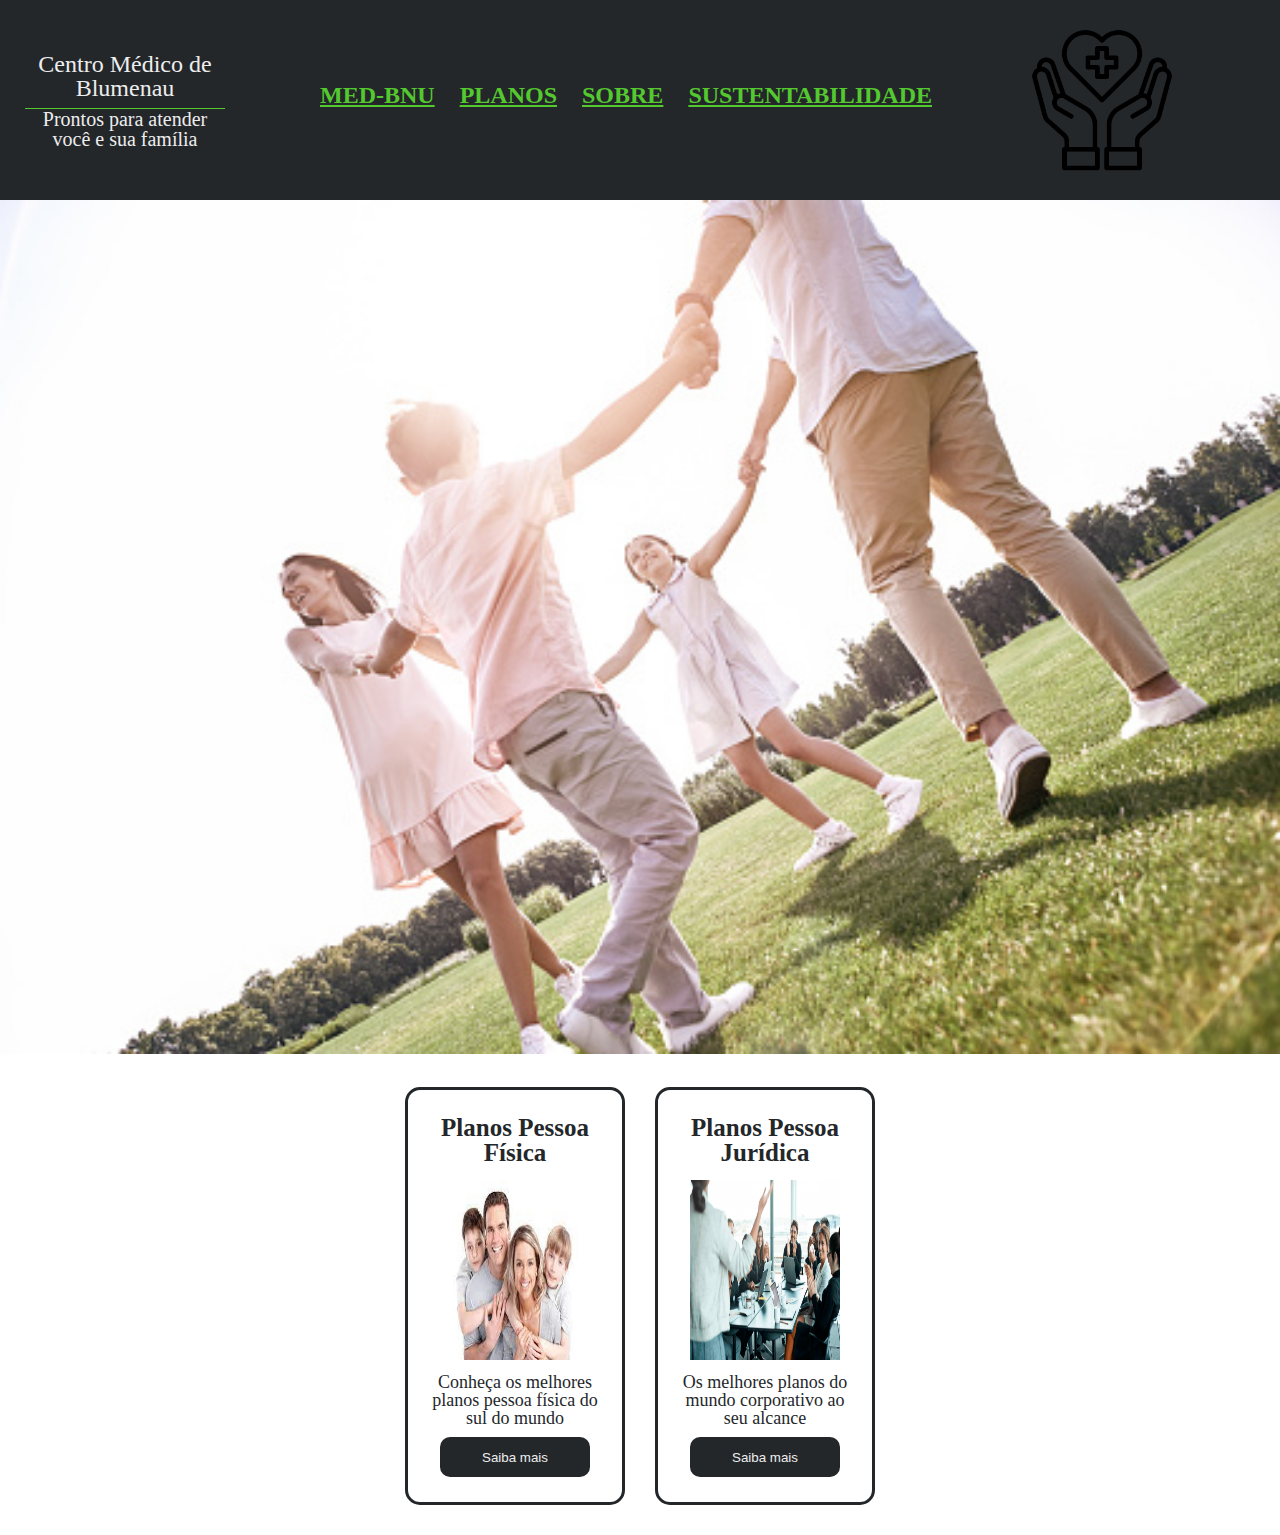
==== index.html @ 0bce3562 "project initial commit" ====
<!DOCTYPE html>
<html lang="pt-br">
   <head>
      <meta charset="UTF-8">
      <meta http-equiv="X-UA-Compatible" content="IE=edge">
      <meta name="viewport" content="width=device-width, initial-scale=1.0">
      <link rel="stylesheet" href="./css/reset.css">
      <link rel="stylesheet" href="./css/style.css">
      <title>Med-BNU</title>
   </head>

   <body>

      <header>
         <div class="container-header">
            
            <div class="title-names-header">
               <h1 class="title-header">Centro Médico de Blumenau</h1>
               <h3 class="subTitle-header">Prontos para atender você e sua família</h3>
            </div>
                        
            <nav>
               <ul class="header-dropdown">
                  <li class="header-dropdown__item">
                     <span href="" class="header-dropdown__span">Med-BNU</span>
                        <ul class="header-dropdown__submenu">
                           <li class="header-dropdown__submenu-item">
                              <a href="#" class="header-dropdown__submenu-link">Diretoria</a>
                           </li>
                           <li class="header-dropdown__submenu-item">
                              <a href="#" class="header-dropdown__submenu-link">Unidades</a>
                           </li>
                           <li class="header-dropdown__submenu-item">
                              <a href="#" class="header-dropdown__submenu-link">Programas</a>
                           </li>
                        </ul>
                  </li>

                  <li class="header-dropdown__item">
                     <span href="" class="header-dropdown__span">Planos</span>
                        <ul class="header-dropdown__submenu">
                           <li class="header-dropdown__submenu-item">
                              <a href="#" class="header-dropdown__submenu-link">Conheça</a>
                           </li>
                        </ul>
                  </li>

                  <li class="header-dropdown__item">
                     <span href="" class="header-dropdown__span">Sobre</span>
                        <ul class="header-dropdown__submenu">
                           <li class="header-dropdown__submenu-item">
                              <a href="#" class="header-dropdown__submenu-link">Missão, Visão e Valores</a>
                           </li>
                        </ul>
                  </li>

                  <li class="header-dropdown__item">
                     <span href="" class="header-dropdown__span">Sustentabilidade</span>
                        <ul class="header-dropdown__submenu">
                           <li class="header-dropdown__submenu-item">
                              <a href="#" class="header-dropdown__submenu-link">Compromisso</a>
                           </li>
                           <li class="header-dropdown__submenu-item">
                              <a href="#" class="header-dropdown__submenu-link">Programas</a>
                           </li>
                           <li class="header-dropdown__submenu-item">
                              <a href="#" class="header-dropdown__submenu-link">Selos</a>
                           </li>
                        </ul>
                  </li>

               </ul>
            </nav>

            <img class="header-logo" src="./img/healthcare.png">

         </div>
      </header>

      <main>
         <section class="banner">
            <img class="banner-img" src="./img/istockphoto-1031344938-170667a.jpg">

            <ul class="div-plans">
               <li>
                  <h2>Planos Pessoa Física</h2>
                  <img class="plans-img" src="./img/PF.jpg">
                  <p>Conheça os melhores planos pessoa física do sul do mundo</p>
                  <button class="plans-button">Saiba mais</button>
               </li>

               <li>
                  <h2>Planos Pessoa Jurídica</h2>
                  <img class="plans-img" src="./img/reuniao empresa.jpg">
                  <p>Os melhores planos do mundo corporativo ao seu alcance</p>
                  <button class="plans-button">Saiba mais</button>
               </li>
               </ul>
         </section>
      </main>

   </body>
</html>
---- css/style.css ----
html body{
height: 100%;
}

header{
   background: #24272a;
   width: 100%;
   height: 25%;
   padding: 25px;
}

.container-header{
   align-items: center;
   display: flex;
   width: 90%;
   justify-content: space-between;
   flex-wrap: wrap;
}


.header-logo{
   height: 150px;
   width: auto;
}

.title-names-header{
   height: 150px;
   width: 200px;
   display: flex;
   flex-direction: column;
   justify-content: center;
}

.title-header{
   color: #ededed;
   font-family: cursive;
   font-size: 1.5em;
   margin-bottom: 8px;
   text-align: center;
}

.subTitle-header{
   border-top: 1px solid #54c82f;
   font-family: cursive;
   color: #ededed;
   font-size: 20px;
   text-align: center;
}

ul, li{
   position: relative;
   list-style: none;
   padding: 0;
   margin-bottom: 5px;
}

ul ul{
   position: absolute;
   display: none;
}

ul ul li{
   display: block;
}

ul li:hover ul{
   display: block;
   width: 100%;
}

a{
   text-decoration: none;
}

.header-dropdown{
   display: flex;
   margin-right: 100px;
   padding: 0;
   width: 100%;
   justify-content: space-around;
}

.header-dropdown__span{
   color: #54c82f;
   font-size: 1.5em;
   font-weight: 800;
   margin-bottom: 5px;
   text-decoration: underline;
   text-transform: uppercase;
}

.header-dropdown__submenu-item{
   padding: 5px;
   background: #54c82f;
   
}

.header-dropdown__submenu-link{
   background: #54c82f;
   color: #24272a;
   display: block;
}

.header-dropdown__submenu-link:hover{
   color: #54c82f;
   background: #24272a;
}

.banner{
   position: relative;
}

.banner-img{
   width: 100%;
}

.div-plans{
   display:flex;
   margin: 0 auto;
   padding: 30px 0;
   width: 500px;
}

.div-plans li{
   text-align: center;
   width: 70%;
   margin: 0 15px;
   padding: 25px 15px;
   box-sizing: border-box;
   border: 3px solid #24272a;
   border-radius: 15px;
}



.div-plans li:hover{
   border-color: #54c82f;
   transform: scale(1.1);
}

.div-plans h2{
   color: #24272a;
   font-size: 25px;
   font-weight: bold;
   padding-bottom: 15px;
}

.div-plans p{
   color: #24272a;
   font-size: 18px;
   padding: 10px 0;
}

.plans-img{
   height: 180px;
   width: 150px;
}

.plans-button{
   background: #24272a;
   border: none;
   border-radius: 10px;
   color: #ededed;
   width: 150px;
   height: 40px;
}

.plans-button:hover{
   background: #54c82f;
   color: #24272a;
}
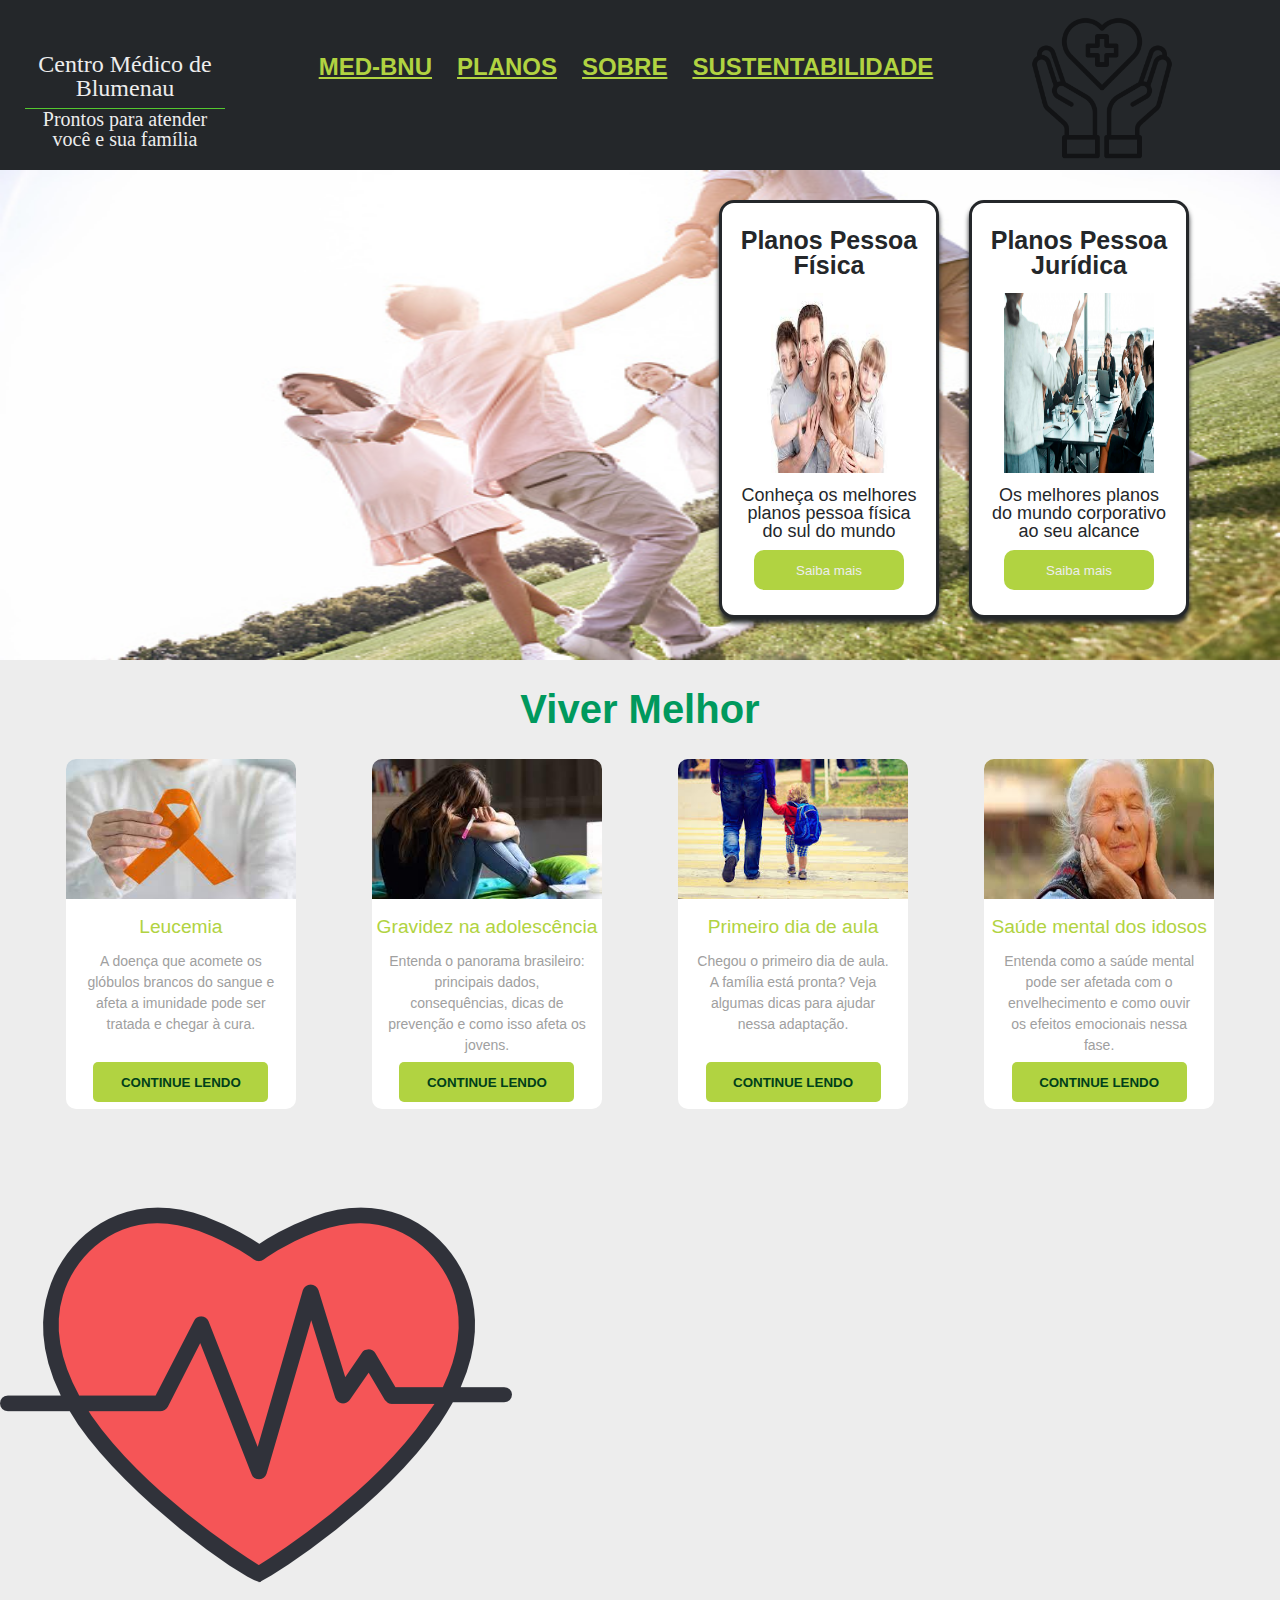
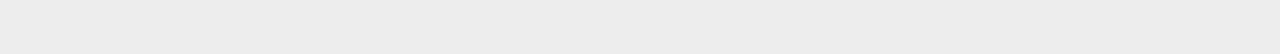
==== commit 30af4c50: "evolution of index.html" ====
--- a/index.html
+++ b/index.html
@@ -97,7 +97,58 @@
                </li>
                </ul>
          </section>
+
+         <section class="viverbem">
+            <h2 class="title-viverBem">Viver Melhor</h2>
+
+            <ul class="viverBem-list">
+               <li class="viverBem-list-item">
+                  <img class="viver-bem-img" src="./img/leucemia.jpg">
+                  <h2 class="viver-bem-title">Leucemia</h2>
+                  <p class="viver-bem-text">
+                     A doença que acomete os glóbulos brancos do sangue e afeta a imunidade
+                     pode ser tratada e chegar à cura.
+                  </p>
+                  <button class="viver-bem-button">Continue Lendo</button>
+               </li>
+
+               <li class="viverBem-list-item">
+                  <img class="viver-bem-img" src="./img/gravidez.jpg">
+                  <h2 class="viver-bem-title">Gravidez na adolescência</h2>
+                  <p class="viver-bem-text">
+                     Entenda o panorama brasileiro: principais dados, consequências, dicas de
+                     prevenção e como isso afeta os jovens.
+                  </p>
+                  <button class="viver-bem-button">Continue Lendo</button>
+               </li>
+
+               <li class="viverBem-list-item">
+                  <img class="viver-bem-img" src="./img/dia de aula.jpg">
+                  <h2 class="viver-bem-title">Primeiro dia de aula</h2>
+                  <p class="viver-bem-text">
+                     Chegou o primeiro dia de aula. A família está pronta?
+                     Veja algumas dicas para ajudar nessa adaptação.
+                  </p>
+                  <button class="viver-bem-button">Continue Lendo</button>
+               </li>
+
+               <li class="viverBem-list-item">
+                  <img class="viver-bem-img" src="./img/saudeMentalIdosos.jpg">
+                  <h2 class="viver-bem-title">Saúde mental dos idosos</h2>
+                  <p class="viver-bem-text">
+                     Entenda como a saúde mental pode ser afetada com o envelhecimento e como ouvir
+                     os efeitos emocionais nessa fase.
+                  </p>
+                  <button class="viver-bem-button">Continue Lendo</button>
+               </li>
+            </ul>
+         </section>
       </main>
 
+      <footer>
+         <div class="footer-container">
+            <img src="./img/heart.png">
+         </div>
+      </footer>
    </body>
 </html>--- a/css/style.css
+++ b/css/style.css
@@ -1,25 +1,28 @@
 html body{
+font-family:'Lucida Sans', 'Lucida Sans Regular', 'Lucida Grande', 'Lucida Sans Unicode', Geneva, Verdana, sans-serif;
 height: 100%;
 }
 
 header{
    background: #24272a;
-   width: 100%;
-   height: 25%;
+   height: 120px;
+   width: 100%;
    padding: 25px;
 }
 
 .container-header{
    align-items: center;
    display: flex;
+   flex-wrap: wrap;
+   justify-content: space-between;
    width: 90%;
-   justify-content: space-between;
-   flex-wrap: wrap;
 }
 
 
 .header-logo{
    height: 150px;
+   margin-top: -25px;
+   opacity: 50%;
    width: auto;
 }
 
@@ -48,10 +51,10 @@
 }
 
 ul, li{
+   list-style: none;
+   margin-bottom: 5px;
+   padding: 0;
    position: relative;
-   list-style: none;
-   padding: 0;
-   margin-bottom: 5px;
 }
 
 ul ul{
@@ -74,14 +77,15 @@
 
 .header-dropdown{
    display: flex;
+   justify-content: space-around;
    margin-right: 100px;
+   margin-top: -45px;
    padding: 0;
    width: 100%;
-   justify-content: space-around;
 }
 
 .header-dropdown__span{
-   color: #54c82f;
+   color: #b1d341;
    font-size: 1.5em;
    font-weight: 800;
    margin-bottom: 5px;
@@ -91,19 +95,15 @@
 
 .header-dropdown__submenu-item{
    padding: 5px;
-   background: #54c82f;
-   
 }
 
 .header-dropdown__submenu-link{
-   background: #54c82f;
-   color: #24272a;
+   color: #b1d341;
    display: block;
 }
 
 .header-dropdown__submenu-link:hover{
-   color: #54c82f;
-   background: #24272a;
+   color: #ededed;
 }
 
 .banner{
@@ -111,30 +111,34 @@
 }
 
 .banner-img{
+   height: 490px;
    width: 100%;
 }
 
 .div-plans{
    display:flex;
+   left: 55%;
    margin: 0 auto;
    padding: 30px 0;
+   position: absolute;
+   top: 0%;
    width: 500px;
 }
 
 .div-plans li{
-   text-align: center;
-   width: 70%;
+   background: #fff;
+   border: 3px solid #24272a;
+   border-radius: 15px;
+   box-sizing: border-box;
+   box-shadow: 0 5px 5px #24272a;
    margin: 0 15px;
    padding: 25px 15px;
-   box-sizing: border-box;
-   border: 3px solid #24272a;
-   border-radius: 15px;
-}
-
-
+   width: 70%;
+   text-align: center;
+}
 
 .div-plans li:hover{
-   border-color: #54c82f;
+   border-color: #b1d341;
    transform: scale(1.1);
 }
 
@@ -157,7 +161,7 @@
 }
 
 .plans-button{
-   background: #24272a;
+   background: #b1d341;
    border: none;
    border-radius: 10px;
    color: #ededed;
@@ -166,6 +170,86 @@
 }
 
 .plans-button:hover{
-   background: #54c82f;
    color: #24272a;
+}
+
+.viverbem{
+   background: #ededed;
+   margin-top: -1%;
+   padding-top: 3%;
+   height: 450px;
+}
+
+.title-viverBem{
+   color: #00995d;
+   font-family: Arial, Helvetica, sans-serif;
+   font-size: 2.5em;
+   font-weight: bold;
+   text-align: center;
+}
+
+.viverBem-list{
+   display: flex;
+   justify-content: space-evenly;
+   padding-top: 30px;
+}
+
+.viverBem-list-item{
+   background: #fff;
+   border: none;
+   border-radius: 10px;
+   display: flex;
+   flex-direction: column;
+   margin: 0 10px;
+   width: 18%;
+   text-align: center;
+}
+
+.viver-bem-img{
+   border-top-left-radius: 10px;
+   border-top-right-radius: 10px;
+   height: 40%;
+   width: 100%;
+   top: 0%;
+}
+
+.viver-bem-title{
+   color: #b1d341;
+   font-size: 1.2em;
+   margin-top: -2px;
+   padding-top: 20px;
+   text-align: center;
+   top: 20%;
+}
+
+.viver-bem-text{
+   color: #a0a0a0;
+   font-size: 14px;
+   line-height:1.5em;
+   margin-bottom: 25px;
+   padding: 15px;
+   text-align: center;
+}
+
+.viver-bem-button{
+   align-self: center;
+   background: #b1d341;
+   border: none;
+   border-radius: 5px;
+   bottom: 2%;
+   color: #00401a;
+   height: 40px;
+   position: absolute;
+   text-transform: uppercase;
+   font-weight: bold;
+   width: 175px;
+}
+
+.viver-bem-button:hover{
+   background: #00995d;
+   color: #ededed;
+}
+
+.footer-container{
+   background: #ededed;
 }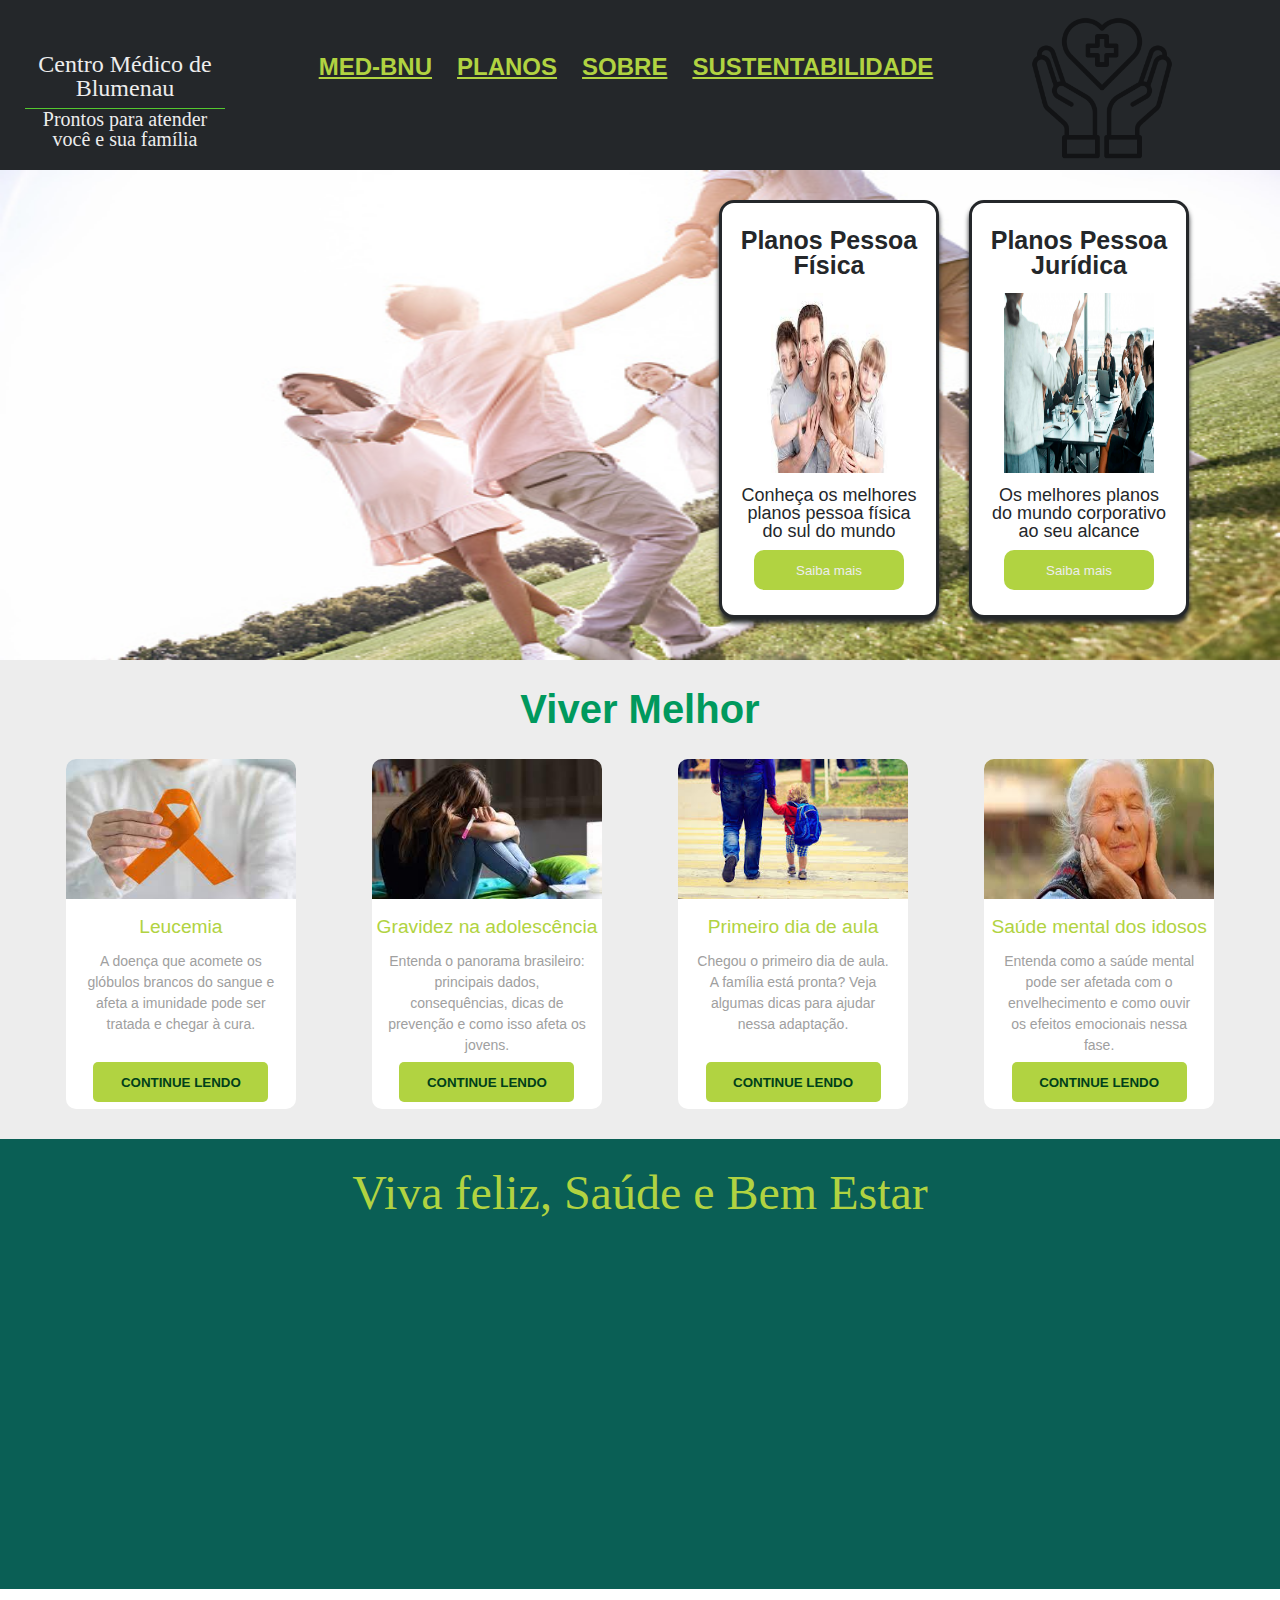
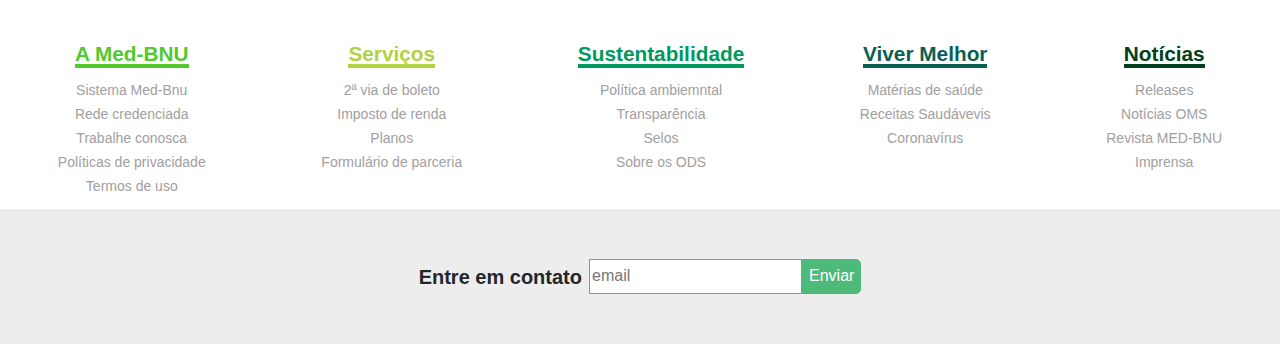
==== commit 91015600: "End of index.html" ====
--- a/index.html
+++ b/index.html
@@ -143,11 +143,55 @@
                </li>
             </ul>
          </section>
+
+         <section class="video">
+            <div class="video-container">
+               <h2 class="video-title">Viva feliz, Saúde e Bem Estar</h2>
+               <iframe width="700" height="315" src="https://www.youtube.com/embed/mu0UItIzQQQ" title="YouTube video player" frameborder="0" allow="accelerometer; autoplay; clipboard-write; encrypted-media; gyroscope; picture-in-picture" allowfullscreen></iframe>
+            </div>
+         </section>
+
+         <section class="navMapSite">
+
+            <nav class="navMapSite-list">
+               <h4 class="navMapSite-list-title list-tilte-MEDBNU">A Med-BNU</h4>
+               <a class="navMapSite-link">Sistema Med-Bnu</a>
+               <a class="navMapSite-link">Rede credenciada</a>
+               <a class="navMapSite-link">Trabalhe conosca</a>
+               <a class="navMapSite-link">Políticas de privacidade</a>
+               <a class="navMapSite-link">Termos de uso</a>
+
+               <h4 class="navMapSite-list-title list-tilte-servicos">Serviços</h4>
+               <a class="navMapSite-link">2ª via de boleto</a>
+               <a class="navMapSite-link">Imposto de renda</a>
+               <a class="navMapSite-link">Planos</a>
+               <a class="navMapSite-link">Formulário de parceria</a>
+
+               <h4 class="navMapSite-list-title list-tilte-sustentabilidade">Sustentabilidade</h4>
+               <a class="navMapSite-link">Política ambiemntal</a>
+               <a class="navMapSite-link">Transparência</a>
+               <a class="navMapSite-link">Selos</a>
+               <a class="navMapSite-link">Sobre os ODS</a>
+
+               <h4 class="navMapSite-list-title list-tilte-viverMelhor">Viver Melhor</h4>
+               <a class="navMapSite-link">Matérias de saúde</a>
+               <a class="navMapSite-link">Receitas Saudávevis</a>
+               <a class="navMapSite-link">Coronavírus</a>
+
+               <h4 class="navMapSite-list-title list-tilte-noticias">Notícias</h4>
+               <a class="navMapSite-link">Releases</a>
+               <a class="navMapSite-link">Notícias OMS</a>
+               <a class="navMapSite-link">Revista MED-BNU</a>
+               <a class="navMapSite-link">Imprensa</a>
+            </nav>
+         </section>
       </main>
 
-      <footer>
-         <div class="footer-container">
-            <img src="./img/heart.png">
+      <footer class="footer-container">
+         <div class="footer-content">
+            <label class="footer-label">Entre em contato</label>
+            <input class="footer-input" type="email" placeholder="email">
+            <button class="footer-button" type="submit">Enviar</button>
          </div>
       </footer>
    </body>
--- a/css/style.css
+++ b/css/style.css
@@ -1,6 +1,7 @@
 html body{
 font-family:'Lucida Sans', 'Lucida Sans Regular', 'Lucida Grande', 'Lucida Sans Unicode', Geneva, Verdana, sans-serif;
 height: 100%;
+width: 100%;
 }
 
 header{
@@ -250,6 +251,89 @@
    color: #ededed;
 }
 
+.video{
+   background: #0a5f55;
+   height: 450px;
+}
+
+.video-container{
+   align-items: center;
+   display: flex;
+   flex-direction: column;
+   padding: 30px;
+}
+
+.video-title{
+   color: #b1d341;
+   font-family: cursive;
+   font-size: 3em;
+   margin-bottom: 30px;
+}
+
+.navMapSite{
+   background: #fff;
+}
+
+.navMapSite-list{
+   display: flex;
+   height: 220px;
+   flex-flow: column wrap;
+}
+
+.navMapSite-list-title{
+   color: #0a5f55;
+   font-weight: 700;
+   font-size: 1.3em;
+   align-self: center;
+   margin-top: 30px;
+   margin-bottom: 15px;
+   padding-top: 25px;
+}
+
+.list-tilte-MEDBNU{color: #54c82f; border-bottom: 4px solid #54c82f;}
+.list-tilte-servicos{color: #b1d341; border-bottom: 4px solid #b1d341;}
+.list-tilte-sustentabilidade{color: #00995d; border-bottom: 4px solid #00995d;}
+.list-tilte-viverMelhor{color: #0a5f55; border-bottom: 4px solid #0a5f55;}
+.list-tilte-noticias{color: #00401a; border-bottom: 4px solid #00401a;}
+
+
+.navMapSite-link{
+   color: #a0a0a0;
+   font-weight: 500;
+   font-size: 14px;
+   padding-bottom: 10px;
+   text-align: center;
+}
+
 .footer-container{
    background: #ededed;
+}
+
+.footer-content{
+   display: flex;
+   justify-content: center;
+   padding: 50px;
+}
+
+.footer-label{
+   color: #24272a;
+   font-weight: 700;
+   font-size: 20px;
+   margin-right: 7px;
+   padding-top: 8px;
+}
+
+.footer-button{
+   border-top-right-radius: 5px;
+   border-bottom-right-radius: 5px;
+   background-color: #4DBA7A;
+   color: #FFF;
+   cursor: pointer;
+}
+
+.footer-button, .footer-input{
+   border: 1px solid #4DBA7A;
+   box-sizing: border-box;
+   font-size: 16px;
+   height: 35px;
 }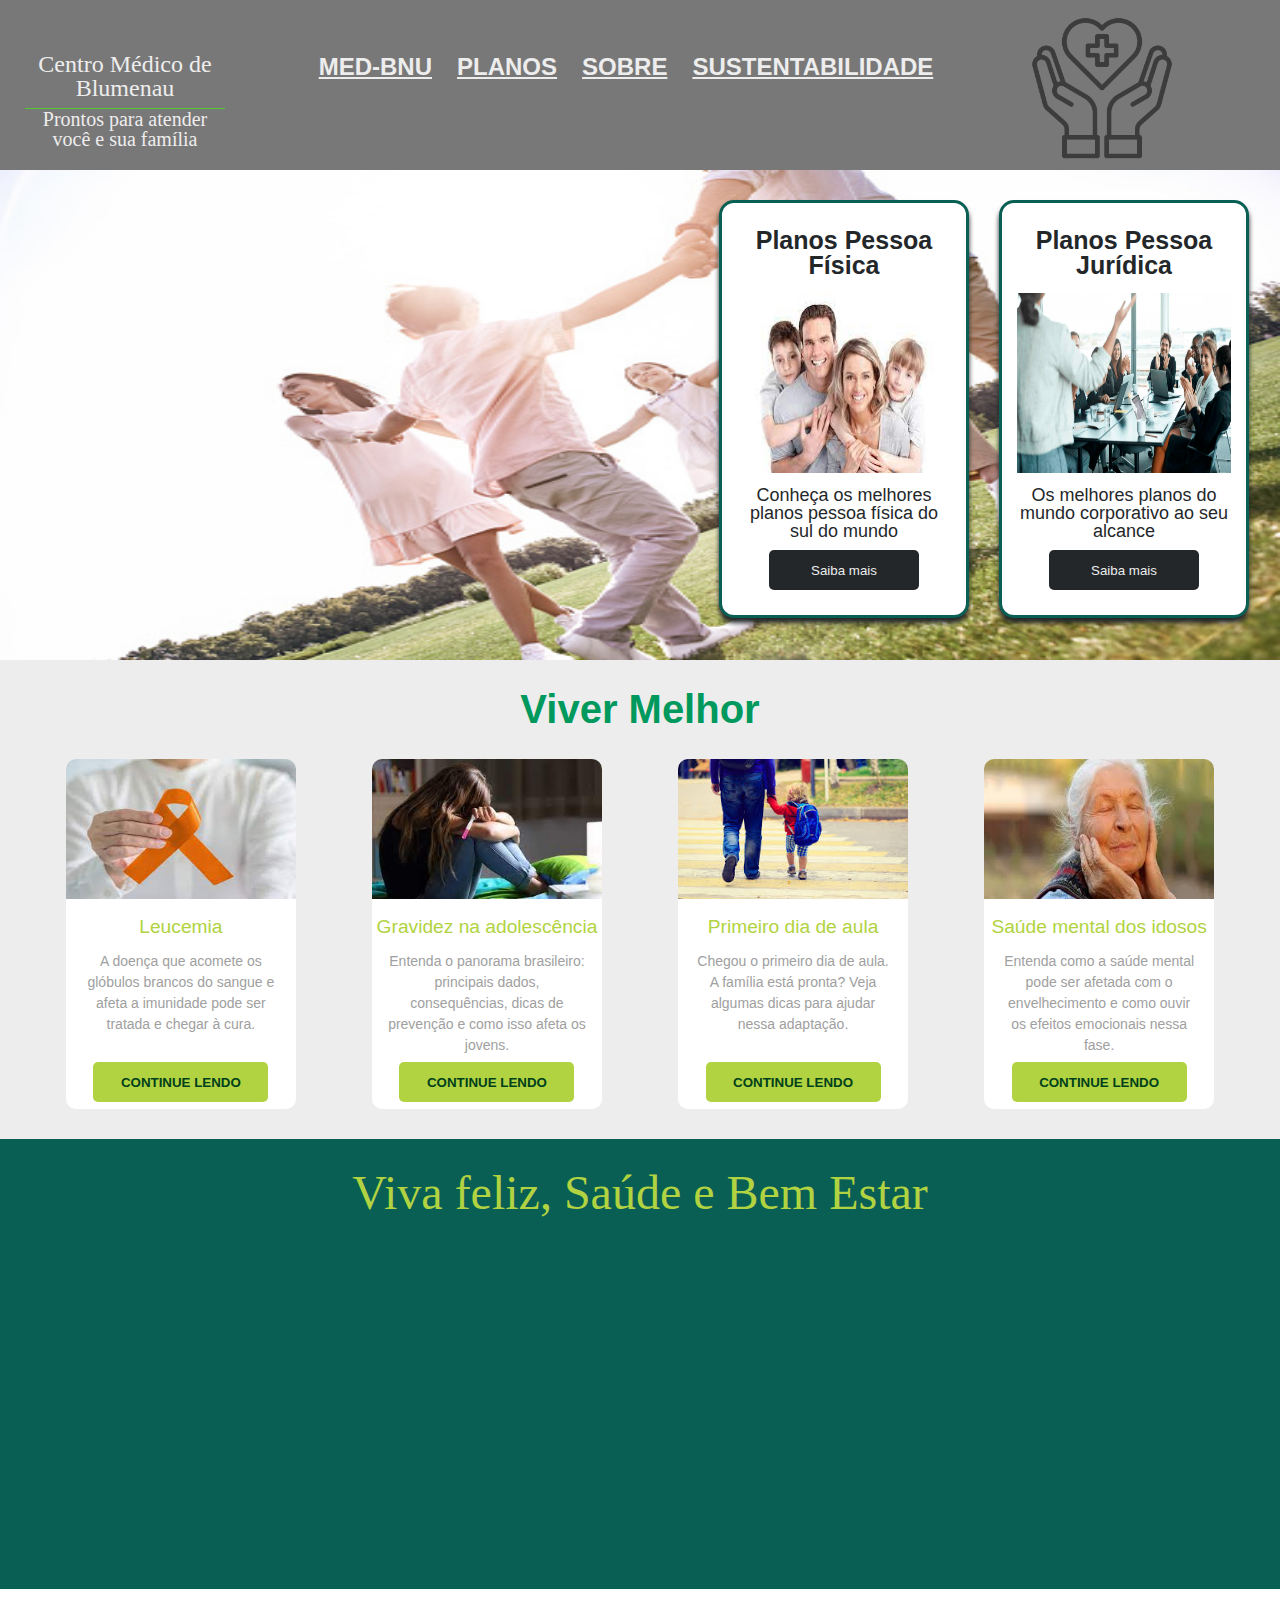
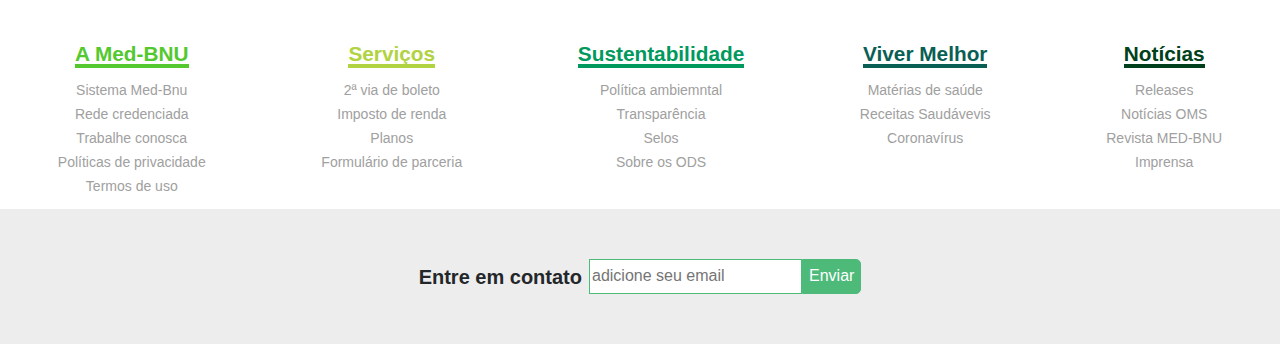
==== commit 4c83668e: "C" ====
--- a/index.html
+++ b/index.html
@@ -86,14 +86,14 @@
                   <h2>Planos Pessoa Física</h2>
                   <img class="plans-img" src="./img/PF.jpg">
                   <p>Conheça os melhores planos pessoa física do sul do mundo</p>
-                  <button class="plans-button">Saiba mais</button>
+                  <a href="physicalPerson.html"><button class="plans-button">Saiba mais</button></a>
                </li>
 
                <li>
                   <h2>Planos Pessoa Jurídica</h2>
                   <img class="plans-img" src="./img/reuniao empresa.jpg">
                   <p>Os melhores planos do mundo corporativo ao seu alcance</p>
-                  <button class="plans-button">Saiba mais</button>
+                  <a href="legalperson.html"><button class="plans-button">Saiba mais</button></a>
                </li>
                </ul>
          </section>
@@ -190,7 +190,7 @@
       <footer class="footer-container">
          <div class="footer-content">
             <label class="footer-label">Entre em contato</label>
-            <input class="footer-input" type="email" placeholder="email">
+            <input class="footer-input" type="email" placeholder="adicione seu email">
             <button class="footer-button" type="submit">Enviar</button>
          </div>
       </footer>
--- a/css/style.css
+++ b/css/style.css
@@ -5,7 +5,8 @@
 }
 
 header{
-   background: #24272a;
+   align-self: center;
+   background: #797878;
    height: 120px;
    width: 100%;
    padding: 25px;
@@ -86,7 +87,7 @@
 }
 
 .header-dropdown__span{
-   color: #b1d341;
+   color: #ededed;
    font-size: 1.5em;
    font-weight: 800;
    margin-bottom: 5px;
@@ -99,12 +100,12 @@
 }
 
 .header-dropdown__submenu-link{
-   color: #b1d341;
+   color: #ededed;
    display: block;
 }
 
 .header-dropdown__submenu-link:hover{
-   color: #ededed;
+   color: #54c82f;
 }
 
 .banner{
@@ -123,18 +124,18 @@
    padding: 30px 0;
    position: absolute;
    top: 0%;
-   width: 500px;
+   width: 600px;
 }
 
 .div-plans li{
    background: #fff;
-   border: 3px solid #24272a;
+   border: 3px solid #0a5f55;
    border-radius: 15px;
    box-sizing: border-box;
    box-shadow: 0 5px 5px #24272a;
    margin: 0 15px;
    padding: 25px 15px;
-   width: 70%;
+   width: 250px;
    text-align: center;
 }
 
@@ -158,13 +159,13 @@
 
 .plans-img{
    height: 180px;
-   width: 150px;
+   width: 100%;
 }
 
 .plans-button{
-   background: #b1d341;
+   background: #24272a;
    border: none;
-   border-radius: 10px;
+   border-radius: 5px;
    color: #ededed;
    width: 150px;
    height: 40px;
@@ -305,6 +306,10 @@
    text-align: center;
 }
 
+.navMapSite-link:hover{
+   text-decoration: underline;
+}
+
 .footer-container{
    background: #ededed;
 }
